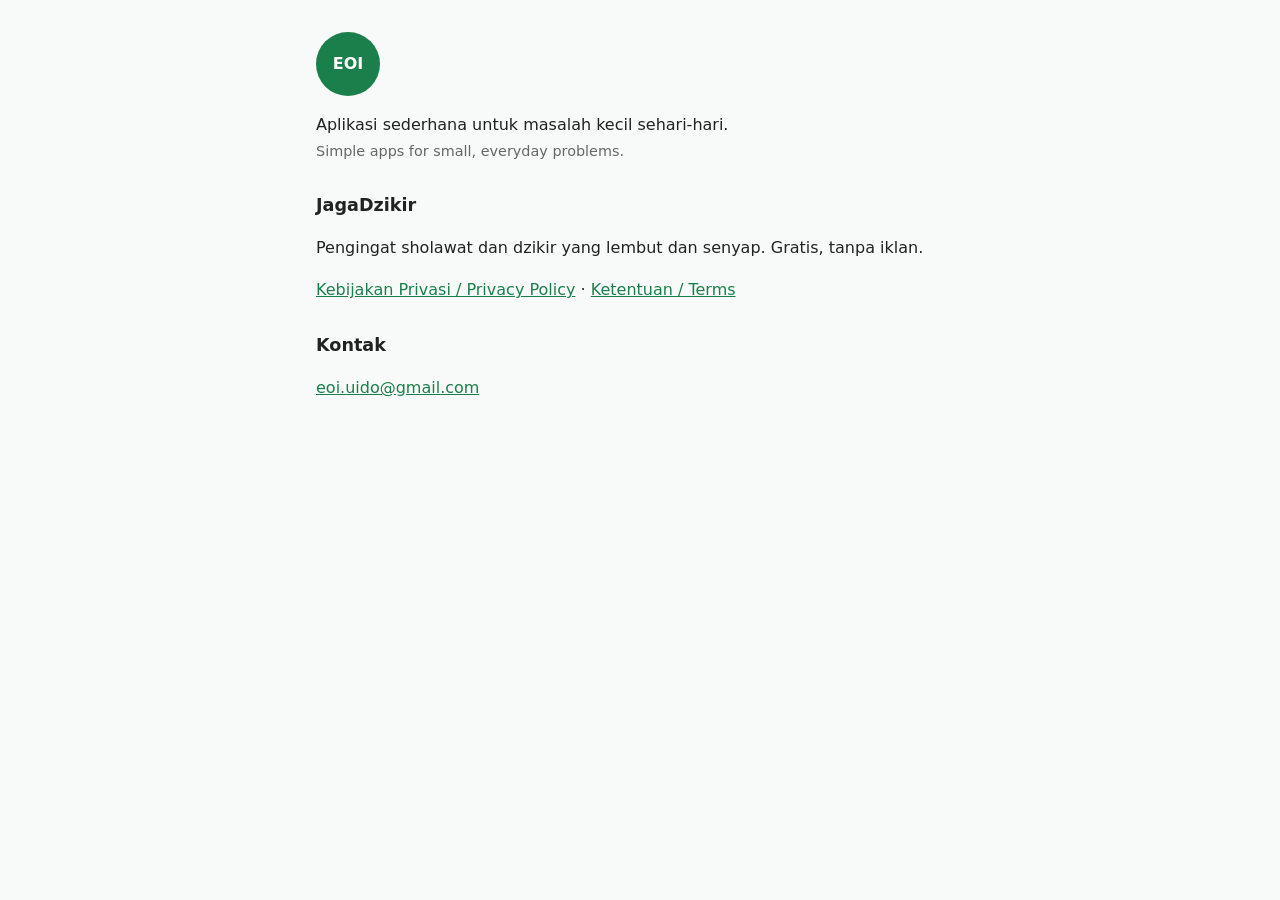
==== index.html @ 836a6cdb "EOI site with JagaDzikir privacy policy and terms Co-Authored-By: Claude Opus 5.5 <noreply@anthropic" ====
<!doctype html>
<html lang="id">
<head>
<meta charset="utf-8">
<meta name="viewport" content="width=device-width, initial-scale=1">
<title>EOI</title>
<link rel="stylesheet" href="style.css">
</head>
<body>
<main>
<p class="logo">EOI</p>
<p>Aplikasi sederhana untuk masalah kecil sehari-hari.<br><span class="meta">Simple apps for small, everyday problems.</span></p>

<h2>JagaDzikir</h2>
<p>Pengingat sholawat dan dzikir yang lembut dan senyap. Gratis, tanpa iklan.</p>
<p><a href="jagadzikir/privasi.html">Kebijakan Privasi / Privacy Policy</a> · <a href="jagadzikir/ketentuan.html">Ketentuan / Terms</a></p>

<h2>Kontak</h2>
<p><a href="mailto:eoi.uido@gmail.com">eoi.uido@gmail.com</a></p>
</main>
</body>
</html>
---- style.css ----
:root { --green: #1B7F4B; --text: #222; --soft: #666; --bg: #F7FAF8; --line: #E3E8E5; }
@media (prefers-color-scheme: dark) {
  :root { --green: #5CC08A; --text: #E8ECEA; --soft: #A3ABA7; --bg: #121614; --line: #2A302D; }
}
* { box-sizing: border-box; }
body { margin: 0; background: var(--bg); color: var(--text); font: 16px/1.6 system-ui, -apple-system, "Segoe UI", Roboto, sans-serif; }
main { max-width: 680px; margin: 0 auto; padding: 32px 16px 64px; }
h1 { color: var(--green); font-size: 1.6rem; line-height: 1.3; margin: 0.5em 0 0.2em; }
h2 { font-size: 1.1rem; margin: 1.6em 0 0.3em; }
a { color: var(--green); }
hr { border: 0; border-top: 1px solid var(--line); margin: 48px 0 24px; }
.meta { color: var(--soft); font-size: 0.9rem; }
.back { font-size: 0.9rem; }
.logo { display: inline-block; background: var(--green); color: #fff; font-weight: 700; border-radius: 50%; width: 64px; height: 64px; line-height: 64px; text-align: center; margin: 0; }
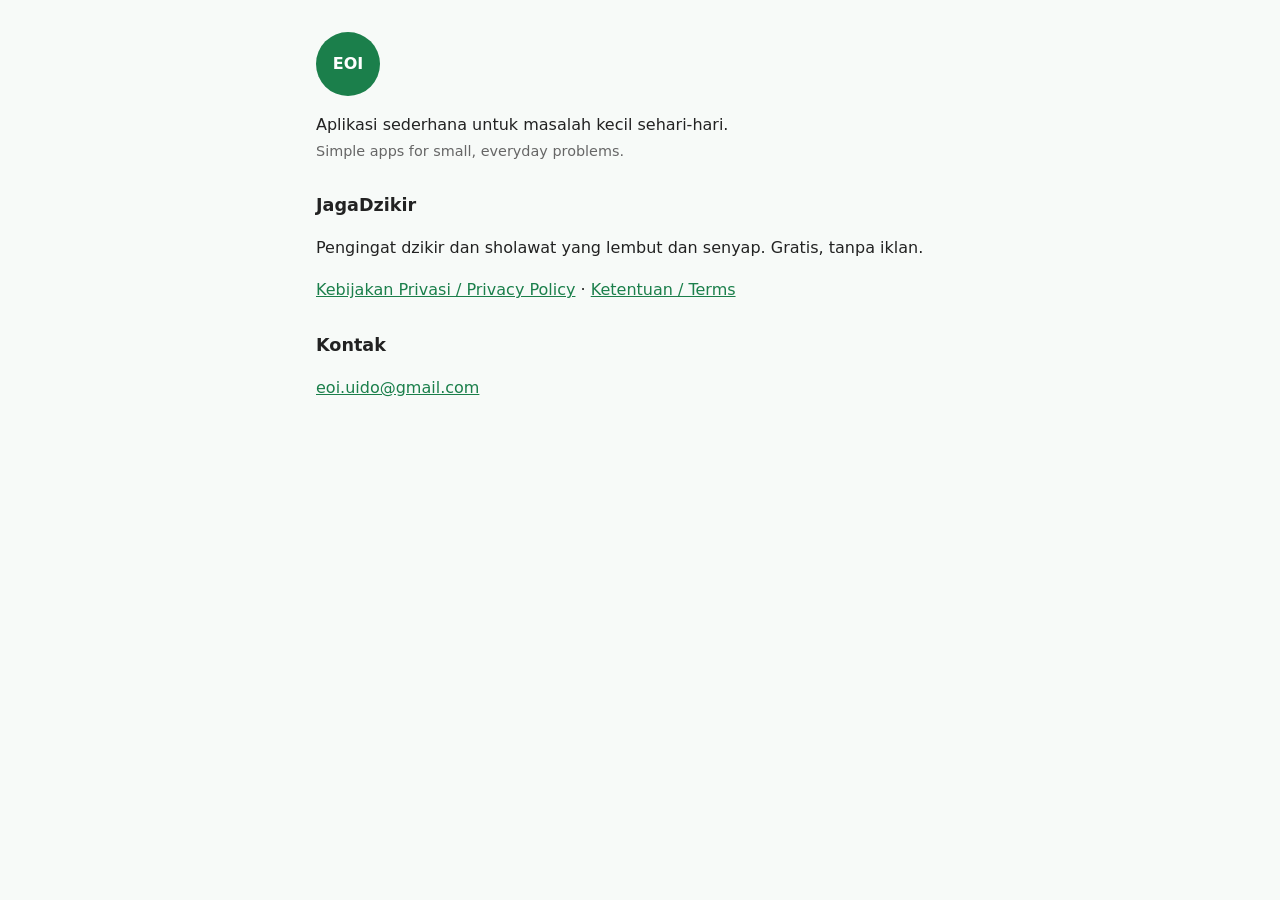
==== commit 351aecca: "Wording: dzikir dan sholawat Co-Authored-By: Claude Opus 5.5 <noreply@anthropic.com>" ====
--- a/index.html
+++ b/index.html
@@ -12,7 +12,7 @@
 <p>Aplikasi sederhana untuk masalah kecil sehari-hari.<br><span class="meta">Simple apps for small, everyday problems.</span></p>
 
 <h2>JagaDzikir</h2>
-<p>Pengingat sholawat dan dzikir yang lembut dan senyap. Gratis, tanpa iklan.</p>
+<p>Pengingat dzikir dan sholawat yang lembut dan senyap. Gratis, tanpa iklan.</p>
 <p><a href="jagadzikir/privasi.html">Kebijakan Privasi / Privacy Policy</a> · <a href="jagadzikir/ketentuan.html">Ketentuan / Terms</a></p>
 
 <h2>Kontak</h2>
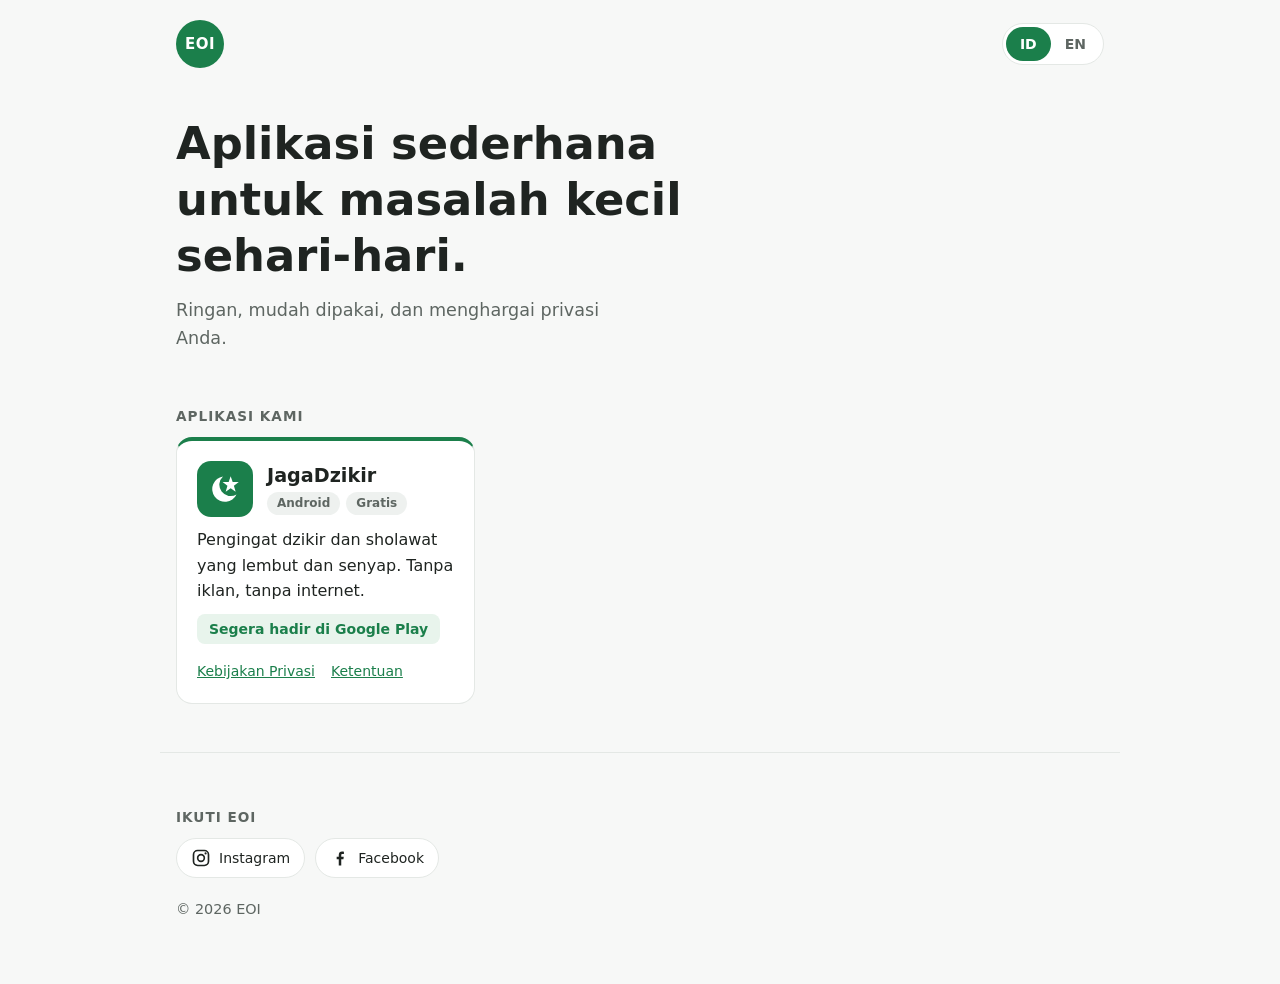
==== commit 4daf6c21: "New EOI home page: app cards, ID/EN switch, Instagram and Facebook; no email on the site Co-Authored" ====
--- a/index.html
+++ b/index.html
@@ -1,22 +1,110 @@
 <!doctype html>
-<html lang="id">
+<html lang="id" data-lang="id">
 <head>
 <meta charset="utf-8">
 <meta name="viewport" content="width=device-width, initial-scale=1">
-<title>EOI</title>
+<title>EOI: aplikasi sederhana untuk keseharian</title>
+<meta name="description" content="EOI membuat aplikasi sederhana untuk masalah kecil sehari-hari.">
+<link rel="icon" href="data:image/svg+xml,%3Csvg xmlns='http://www.w3.org/2000/svg' viewBox='0 0 32 32'%3E%3Ccircle cx='16' cy='16' r='16' fill='%231B7F4B'/%3E%3Ctext x='16' y='21' font-family='Arial' font-weight='700' font-size='12' fill='white' text-anchor='middle'%3EEOI%3C/text%3E%3C/svg%3E">
 <link rel="stylesheet" href="style.css">
+<script>
+  // Show the saved language (or Indonesian) before the page draws, so it never flickers.
+  try { var l = localStorage.getItem("eoi-lang"); if (l === "en" || l === "id") { document.documentElement.dataset.lang = l; document.documentElement.lang = l; } } catch (e) {}
+</script>
 </head>
 <body>
+<header class="top">
+  <a class="brand" href="./" aria-label="EOI">
+    <span class="logo">EOI</span>
+  </a>
+  <div class="lang" role="group" aria-label="Bahasa / Language">
+    <button type="button" data-set-lang="id">ID</button>
+    <button type="button" data-set-lang="en">EN</button>
+  </div>
+</header>
+
 <main>
-<p class="logo">EOI</p>
-<p>Aplikasi sederhana untuk masalah kecil sehari-hari.<br><span class="meta">Simple apps for small, everyday problems.</span></p>
+  <section class="hero">
+    <h1>
+      <span lang="id">Aplikasi sederhana untuk masalah kecil sehari-hari.</span>
+      <span lang="en">Simple apps for small, everyday problems.</span>
+    </h1>
+    <p class="lead">
+      <span lang="id">Ringan, mudah dipakai, dan menghargai privasi Anda.</span>
+      <span lang="en">Light, easy to use, and respectful of your privacy.</span>
+    </p>
+  </section>
 
-<h2>JagaDzikir</h2>
-<p>Pengingat dzikir dan sholawat yang lembut dan senyap. Gratis, tanpa iklan.</p>
-<p><a href="jagadzikir/privasi.html">Kebijakan Privasi / Privacy Policy</a> · <a href="jagadzikir/ketentuan.html">Ketentuan / Terms</a></p>
+  <section aria-labelledby="apps-title">
+    <h2 id="apps-title" class="section-title">
+      <span lang="id">Aplikasi kami</span>
+      <span lang="en">Our apps</span>
+    </h2>
 
-<h2>Kontak</h2>
-<p><a href="mailto:eoi.uido@gmail.com">eoi.uido@gmail.com</a></p>
+    <div class="apps">
+      <!-- One <article class="app"> per app. Copy this block to add a new app. -->
+      <article class="app" style="--app: #1B7F4B; --app-soft: #E8F4EC;">
+        <div class="app-head">
+          <div class="app-icon" aria-hidden="true">
+            <svg viewBox="0 0 24 24"><path fill="#fff" d="M10.584,3.112 A9,9 0 1,0 20.136,15.848 A8,8 0 0,1 10.584,3.112 Z"/><path fill="#fff" d="M16,3 L17.411,7.058 L21.706,7.146 L18.283,9.742 L19.527,13.854 L16,11.4 L12.473,13.854 L13.717,9.742 L10.294,7.146 L14.589,7.058 Z"/></svg>
+          </div>
+          <div>
+            <h3>JagaDzikir</h3>
+            <p class="tags"><span>Android</span><span lang="id">Gratis</span><span lang="en">Free</span></p>
+          </div>
+        </div>
+        <p>
+          <span lang="id">Pengingat dzikir dan sholawat yang lembut dan senyap. Tanpa iklan, tanpa internet.</span>
+          <span lang="en">Gentle, silent reminders for dzikir and sholawat. No ads, no internet needed.</span>
+        </p>
+        <p class="status">
+          <span lang="id">Segera hadir di Google Play</span>
+          <span lang="en">Coming soon to Google Play</span>
+        </p>
+        <p class="app-links">
+          <a href="jagadzikir/privasi.html"><span lang="id">Kebijakan Privasi</span><span lang="en">Privacy Policy</span></a>
+          <a href="jagadzikir/ketentuan.html"><span lang="id">Ketentuan</span><span lang="en">Terms</span></a>
+        </p>
+      </article>
+    </div>
+  </section>
 </main>
+
+<footer class="bottom">
+  <h2 class="section-title">
+    <span lang="id">Ikuti EOI</span>
+    <span lang="en">Follow EOI</span>
+  </h2>
+  <nav class="socials" aria-label="Media sosial / Social media">
+    <a href="https://www.instagram.com/eoi.uido/" aria-label="Instagram" target="_blank" rel="noopener">
+      <svg viewBox="0 0 24 24" aria-hidden="true"><rect x="3" y="3" width="18" height="18" rx="5" fill="none" stroke="currentColor" stroke-width="2"/><circle cx="12" cy="12" r="4" fill="none" stroke="currentColor" stroke-width="2"/><circle cx="17.5" cy="6.5" r="1.3" fill="currentColor"/></svg>
+      <span>Instagram</span>
+    </a>
+    <a href="https://www.facebook.com/profile.php?id=61594944316459" aria-label="Facebook" target="_blank" rel="noopener">
+      <svg viewBox="0 0 24 24" aria-hidden="true"><path fill="currentColor" d="M13.5 21v-7.5h2.6l.4-3h-3V8.6c0-.9.3-1.5 1.6-1.5h1.6V4.4c-.3 0-1.2-.1-2.3-.1-2.3 0-3.9 1.4-3.9 4v2.2H8v3h2.5V21h3z"/></svg>
+      <span>Facebook</span>
+    </a>
+  </nav>
+  <p class="meta">© 2026 EOI</p>
+</footer>
+
+<script>
+  // ID / EN switch. The choice is remembered on this device only.
+  (function () {
+    var root = document.documentElement;
+    function setLang(l) {
+      root.dataset.lang = l;
+      root.lang = l;
+      document.querySelectorAll("[data-set-lang]").forEach(function (b) {
+        b.setAttribute("aria-pressed", String(b.dataset.setLang === l));
+      });
+      try { localStorage.setItem("eoi-lang", l); } catch (e) {}
+    }
+    document.querySelectorAll("[data-set-lang]").forEach(function (b) {
+      b.addEventListener("click", function () { setLang(b.dataset.setLang); });
+    });
+    setLang(root.dataset.lang || "id");
+  })();
+</script>
 </body>
 </html>
--- a/style.css
+++ b/style.css
@@ -1,14 +1,75 @@
-:root { --green: #1B7F4B; --text: #222; --soft: #666; --bg: #F7FAF8; --line: #E3E8E5; }
+:root {
+  --green: #1B7F4B;
+  --text: #1F2421;
+  --soft: #5E6662;
+  --bg: #F7F8F7;
+  --card: #FFFFFF;
+  --line: #E4E8E5;
+  --chip: #EEF1EF;
+}
 @media (prefers-color-scheme: dark) {
-  :root { --green: #5CC08A; --text: #E8ECEA; --soft: #A3ABA7; --bg: #121614; --line: #2A302D; }
+  :root {
+    --green: #5CC08A;
+    --text: #E8ECEA;
+    --soft: #A3ABA7;
+    --bg: #121514;
+    --card: #1A1E1C;
+    --line: #2A302D;
+    --chip: #232826;
+  }
 }
+
 * { box-sizing: border-box; }
 body { margin: 0; background: var(--bg); color: var(--text); font: 16px/1.6 system-ui, -apple-system, "Segoe UI", Roboto, sans-serif; }
-main { max-width: 680px; margin: 0 auto; padding: 32px 16px 64px; }
-h1 { color: var(--green); font-size: 1.6rem; line-height: 1.3; margin: 0.5em 0 0.2em; }
-h2 { font-size: 1.1rem; margin: 1.6em 0 0.3em; }
 a { color: var(--green); }
-hr { border: 0; border-top: 1px solid var(--line); margin: 48px 0 24px; }
+h1, h2, h3 { line-height: 1.25; }
+
+/* Language switch: only the active language is shown. */
+html[data-lang="id"] [lang="en"]:not(html),
+html[data-lang="en"] [lang="id"]:not(html) { display: none; }
+
+/* Header */
+.top, main, .bottom { max-width: 960px; margin: 0 auto; padding-left: 16px; padding-right: 16px; }
+.top { display: flex; align-items: center; justify-content: space-between; padding-top: 20px; padding-bottom: 8px; }
+.brand { text-decoration: none; }
+.logo { display: inline-flex; align-items: center; justify-content: center; width: 48px; height: 48px; border-radius: 50%; background: #1B7F4B; color: #fff; font-weight: 700; font-size: 15px; letter-spacing: 0.5px; }
+.lang { display: inline-flex; border: 1px solid var(--line); border-radius: 999px; padding: 3px; background: var(--card); }
+.lang button { border: 0; background: transparent; color: var(--soft); font: inherit; font-size: 14px; font-weight: 600; padding: 6px 14px; border-radius: 999px; cursor: pointer; }
+.lang button[aria-pressed="true"] { background: #1B7F4B; color: #fff; }
+
+/* Hero */
+.hero { padding: 40px 0 24px; }
+.hero h1 { font-size: clamp(1.8rem, 5vw, 2.8rem); margin: 0 0 12px; max-width: 18ch; }
+.lead { color: var(--soft); font-size: 1.1rem; margin: 0; max-width: 40ch; }
+
+.section-title { font-size: 0.85rem; text-transform: uppercase; letter-spacing: 1px; color: var(--soft); margin: 32px 0 12px; }
+
+/* App cards */
+.apps { display: grid; grid-template-columns: repeat(auto-fill, minmax(280px, 1fr)); gap: 16px; }
+.app { background: var(--card); border: 1px solid var(--line); border-top: 4px solid var(--app); border-radius: 16px; padding: 20px; display: flex; flex-direction: column; gap: 10px; }
+.app p { margin: 0; }
+.app-head { display: flex; gap: 14px; align-items: center; }
+.app-icon { width: 56px; height: 56px; border-radius: 14px; background: var(--app); display: flex; align-items: center; justify-content: center; flex: none; }
+.app-icon svg { width: 34px; height: 34px; }
+.app h3 { margin: 0 0 4px; font-size: 1.2rem; }
+.tags { display: flex; flex-wrap: wrap; gap: 6px; }
+.tags span { font-size: 12px; font-weight: 600; color: var(--soft); background: var(--chip); padding: 2px 10px; border-radius: 999px; }
+.status { font-size: 14px; font-weight: 600; color: var(--app); background: var(--app-soft); align-self: flex-start; padding: 4px 12px; border-radius: 8px; }
+@media (prefers-color-scheme: dark) { .status { background: var(--chip); } }
+.app-links { display: flex; flex-wrap: wrap; gap: 4px 16px; font-size: 14px; margin-top: auto !important; padding-top: 6px; }
+
+/* Footer */
+.bottom { padding-top: 24px; padding-bottom: 48px; border-top: 1px solid var(--line); margin-top: 48px; }
+.socials { display: flex; flex-wrap: wrap; gap: 10px; }
+.socials a { display: inline-flex; align-items: center; gap: 8px; text-decoration: none; color: var(--text); background: var(--card); border: 1px solid var(--line); border-radius: 999px; padding: 8px 14px; font-size: 14px; }
+.socials a:hover { border-color: var(--green); }
+.socials svg { width: 20px; height: 20px; flex: none; }
+.bottom .meta { margin-top: 20px; }
+
+/* Shared with the policy pages */
 .meta { color: var(--soft); font-size: 0.9rem; }
 .back { font-size: 0.9rem; }
-.logo { display: inline-block; background: var(--green); color: #fff; font-weight: 700; border-radius: 50%; width: 64px; height: 64px; line-height: 64px; text-align: center; margin: 0; }
+main > h1 { color: var(--green); font-size: 1.6rem; margin: 0.5em 0 0.2em; }
+main > h2 { font-size: 1.1rem; margin: 1.6em 0 0.3em; }
+main > hr { border: 0; border-top: 1px solid var(--line); margin: 48px 0 24px; }
+main.doc { max-width: 680px; padding-top: 32px; padding-bottom: 64px; }
